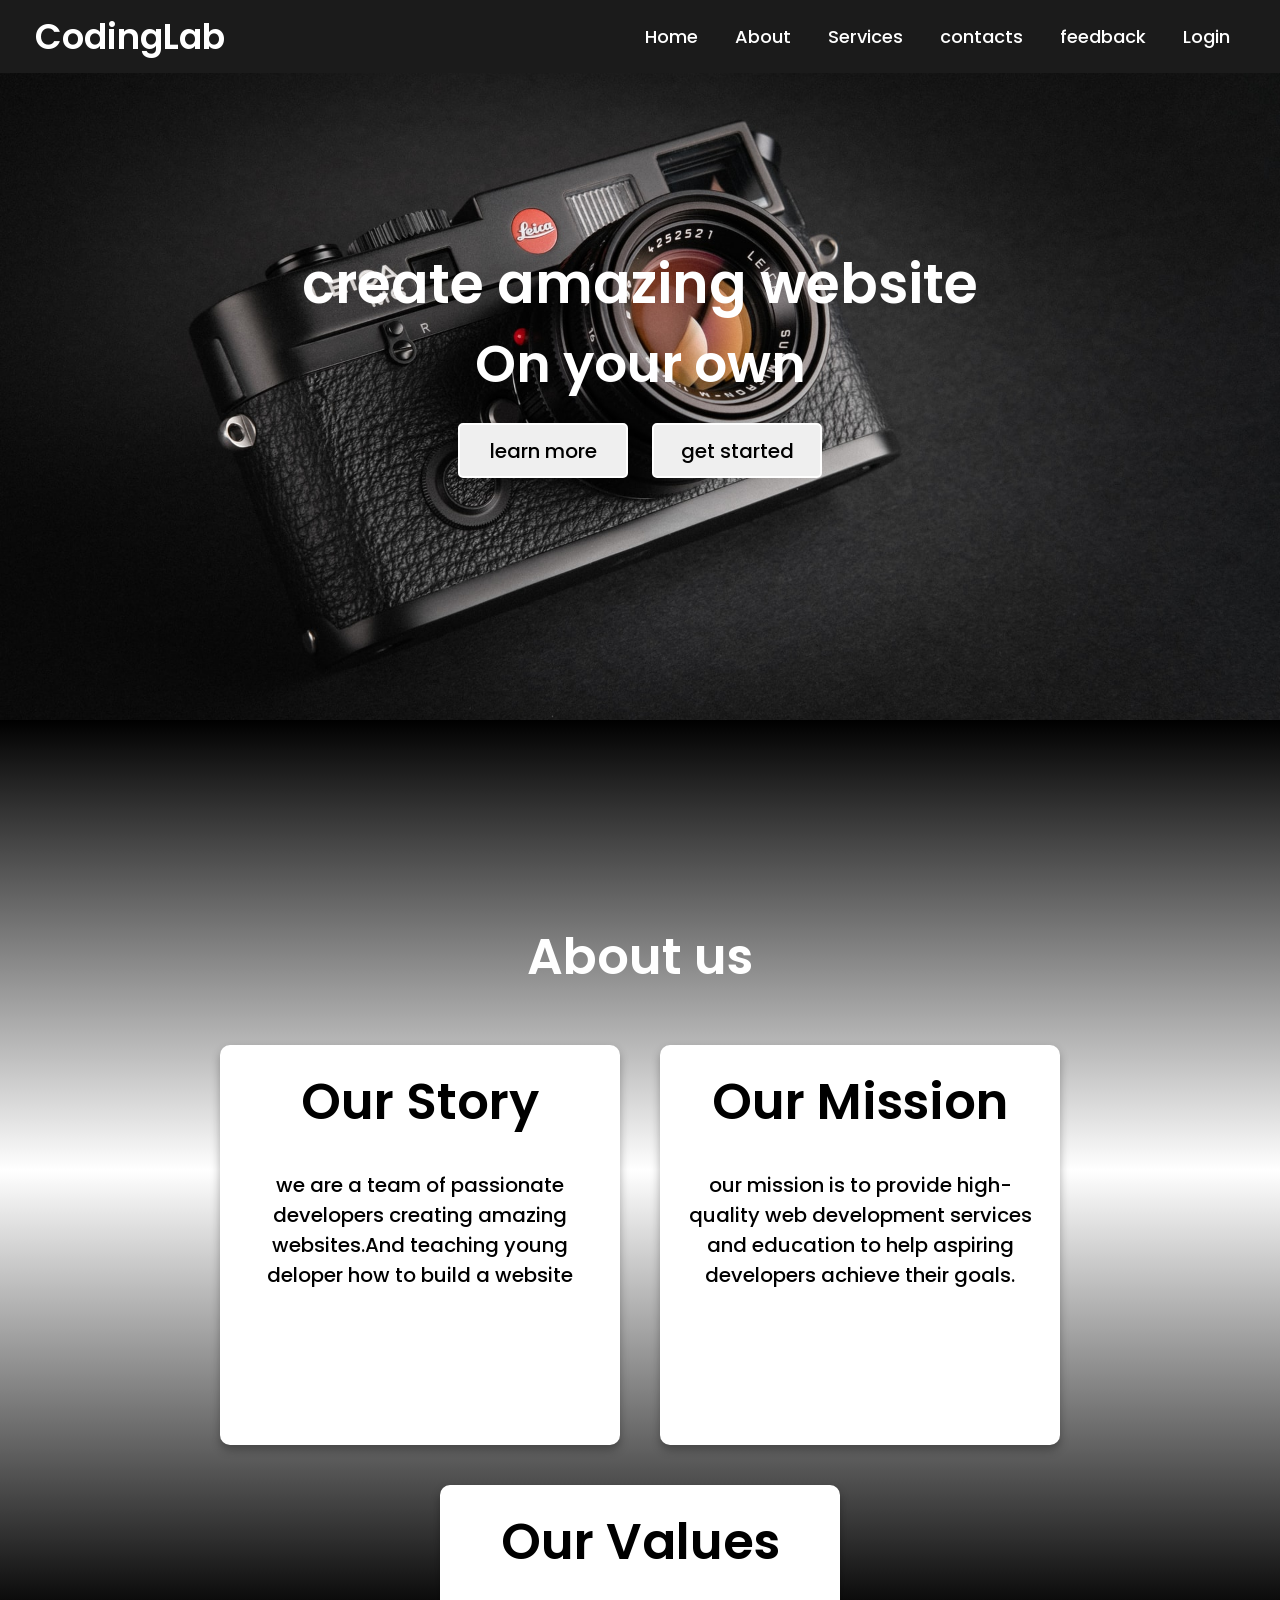
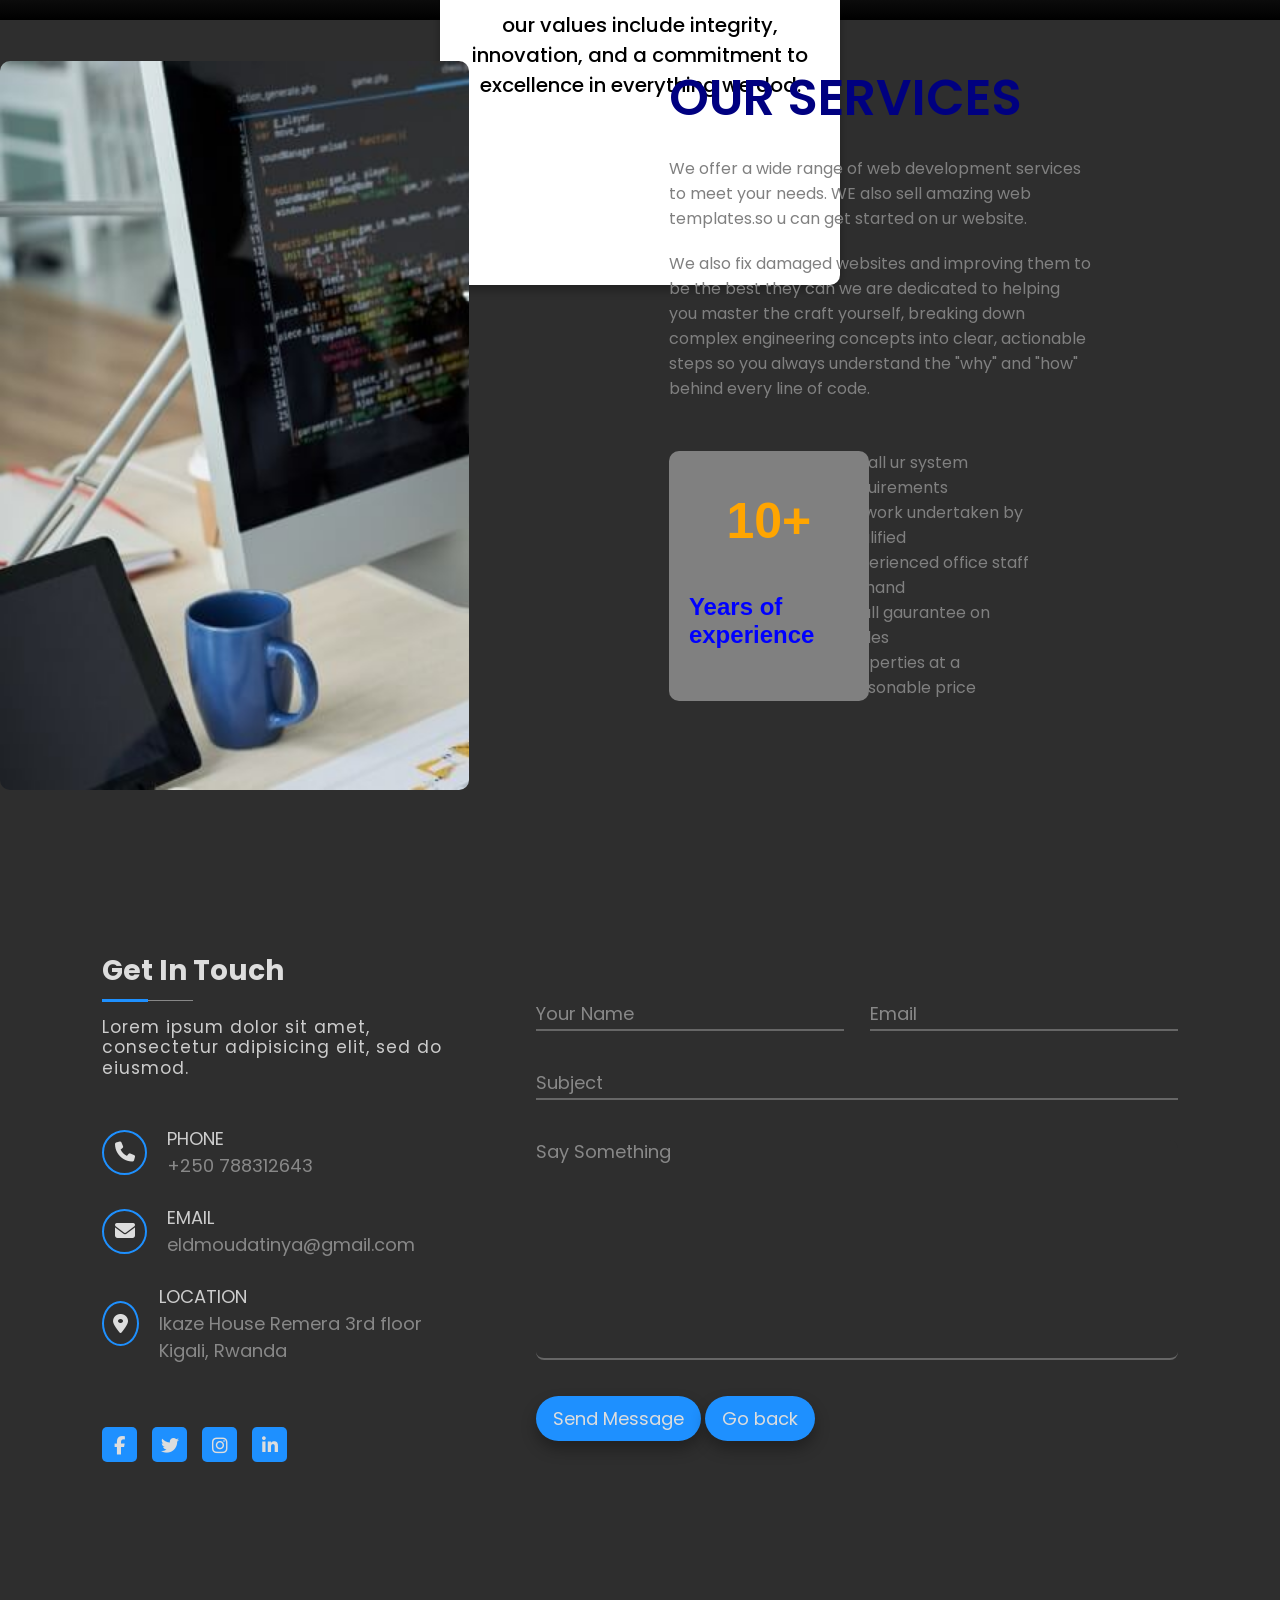
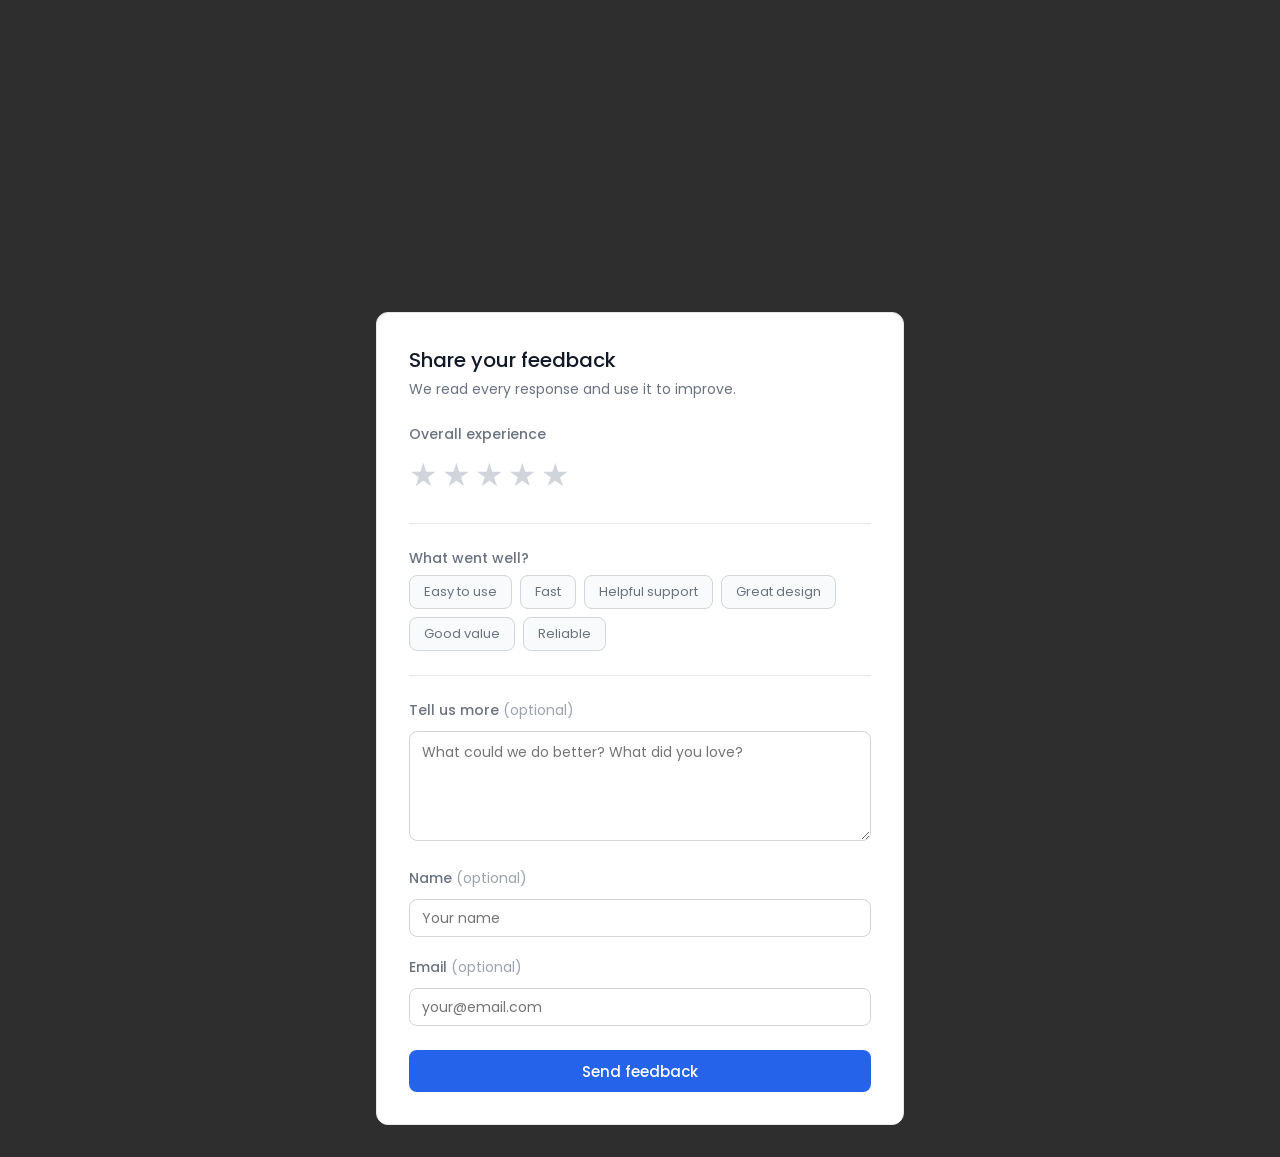
==== index.html @ c64421b8 "Add files via upload" ====
<!DOCTYPE html>
<html lang="en">
<head>
    <meta charset="UTF-8">
    <meta name="viewport" content="width=device-width, initial-scale=1.0">
    <title>Coding lab</title>
    <link rel="stylesheet" href="style.css">
</head>
<body>
     <!-- NAV BAR -->
    <nav>
        <div class="menu">
            <div class="logo">
                <a href="#">CodingLab</a>
            </div>
            <ul>
                <li><a href="#">Home</a></li>
                <li><a href="#about">About</a></li>
                <li><a href="#services">Services</a></li>
                <li><a href="contact-us.html">contacts</a></li>
                <li><a href="#feedback">feedback</a></li>
                <li><a href="indexes.html">Login</a></li>
            </ul>
        </div>
    </nav>
    <!-- HERO SECTION -->
    <div class="img">
    <div class="center">
        <div class="title">create amazing website</div>
        <div class="sub_title">On your own</div>
        <div class="btns">
            <button>learn more</button>
            <button>get started</button>    
       </div>
       </div>
       </div>

         <!-- ABOUT US -->

      <section class="About-me" id="about">
         <h2 class="titleabotus">About us</h2>
         <div class="cards">
         <!-- card 1 -->
        <div class="card">
          <h2 class="titleabotus">Our Story</h2>
          <p class="wordsaboutus">we are a team of passionate developers creating amazing websites.And teaching young deloper how to build a website</p>
        </div>
        <!-- card 2 -->
        <div class="card">
          <h2 class="titleabotus">Our Mission</h2>
          <p class="wordsaboutus">our mission is to provide high-quality web development services and education to help aspiring developers achieve their goals.</p>
        </div>
        <!-- card 3 -->
        <div class="card">
          <h2 class="titleabotus">Our Values</h2>
          <p class="wordsaboutus">our values include integrity, innovation, and a commitment to excellence in everything we dod.</p>
        </div>
        </div>
      </section>

       <!-- SERVICES -->

     <section>
        <div class="main-services" id="services">
            <div class="first-service">

            </div>

            <div class="second-service">
           <H3 class="header-services">OUR SERVICES</H3>
            <P class="first-paragraph">We offer a wide range of web development services to meet your needs.
                 WE also sell amazing web templates.so u can get started on ur website.</P>



               <p class="second-paragraph">We also fix damaged websites and improving them to be the best they can we are dedicated to helping you master the craft yourself,
                  breaking down complex engineering concepts into clear,
                  actionable steps so you always understand the "why" and "how" behind every line of code.</p>
                  <div class="cardes">
                  <h4 class="number-years">10+</h4><p class="words-years"> Years of experience</p>
                  
                  </div>

            </div>
           <ul class="llist">
                   <li>for all ur system requirements</li>
                    <li>All work undertaken by qualified</li>
                    <li>Experienced office staff on hand</li>
                    <li>A full gaurantee on codes</li>
                    <li>properties at a reasonable price</li>
                  </ul>
        </div>
    
     </section>
    <html>
<head>
	
	<link rel="stylesheet" type="text/css" href="contact-us.css">

	<link rel="stylesheet" href="https://cdnjs.cloudflare.com/ajax/libs/font-awesome/6.1.1/css/all.min.css"/>

	<link href="https://fonts.googleapis.com/css2?family=Poppins:ital,wght@0,100;0,200;0,400;0,500;0,600;0,800;1,900&display=swap" rel="stylesheet">

	<meta name="viewport" content="width=device-width, initial-scale=1.0">

	<title>Contact Section</title>
</head>
<body>
	<div class="container">
		<main class="row">
			

			<section class="col left">
				
				

				<div class="contactTitle">
					<h2>Get In Touch</h2>
					<p>Lorem ipsum dolor sit amet, consectetur adipisicing elit, sed do eiusmod.</p>
				</div>

				

				<div class="contactInfo">
					
					<div class="iconGroup">
						<div class="icon">
							<i class="fa-solid fa-phone"></i>
						</div>
						<div class="details">
							<span>Phone</span>
							<span>+250 788312643</span>
						</div>
					</div>

					<div class="iconGroup">
						<div class="icon">
							<i class="fa-solid fa-envelope"></i>
						</div>
						<div class="details">
							<span>Email</span>
							<span>eldmoudatinya@gmail.com</span>
						</div>
					</div>

					<div class="iconGroup">
						<div class="icon">
							<i class="fa-solid fa-location-dot"></i>
						</div>
						<div class="details">
							<span>Location</span>
							<span>Ikaze House Remera 3rd floor Kigali, Rwanda</span>
						</div>
					</div>

				</div>

				

				<div class="socialMedia">
					<a href="#"><i class="fa-brands fa-facebook-f"></i></a>
					<a href="#"><i class="fa-brands fa-twitter"></i></a>
					<a href="#"><i class="fa-brands fa-instagram"></i></a>
					<a href="#"><i class="fa-brands fa-linkedin-in"></i></a>
				</div>

				
			</section>

			
			

			<section class="col right">
				
				

				<form class="messageForm">
					
					<div class="inputGroup halfWidth">
						<input type="text" name="" required="required">
						<label>Your Name</label>
					</div>

					<div class="inputGroup halfWidth">
						<input type="email" name="" required="required">
						<label>Email</label>
					</div>

					<div class="inputGroup fullWidth">
						<input type="text" name="" required="required">
						<label>Subject</label>
					</div>

					<div class="inputGroup fullWidth">
						<textarea required="required"></textarea>
						<label>Say Something</label>
					</div>

					<div class="inputGroup fullWidth">
						<button>Send Message</button>
                      <a href="index.html"><button >Go back</button></a>
					</div>

				</form>

				
			</section>

			

		</main>
	</div>
</body>
</html>
  

<div class="fb-wrap">
  <div class="fb-card">
    <h2 class="fb-title">Share your feedback</h2>
    <p class="fb-subtitle">We read every response and use it to improve.</p>

    <form action="/your-form-endpoint" method="POST">

      <!-- Star rating using hidden radio inputs -->
      <label class="fb-label">Overall experience</label>
      <div class="fb-stars">
        <input type="radio" name="rating" id="s5" value="5" />
        <label for="s5">★</label>
        <input type="radio" name="rating" id="s4" value="4" />
        <label for="s4">★</label>
        <input type="radio" name="rating" id="s3" value="3" />
        <label for="s3">★</label>
        <input type="radio" name="rating" id="s2" value="2" />
        <label for="s2">★</label>
        <input type="radio" name="rating" id="s1" value="1" />
        <label for="s1">★</label>
      </div>

      <hr class="fb-divider" />

      <!-- Checkboxes styled as chips -->
      <label class="fb-label">What went well?</label>
      <div class="fb-options">
        <input type="checkbox" name="tags" id="t1" value="Easy to use" />
        <label class="fb-chip" for="t1">Easy to use</label>

        <input type="checkbox" name="tags" id="t2" value="Fast" />
        <label class="fb-chip" for="t2">Fast</label>

        <input type="checkbox" name="tags" id="t3" value="Helpful support" />
        <label class="fb-chip" for="t3">Helpful support</label>

        <input type="checkbox" name="tags" id="t4" value="Great design" />
        <label class="fb-chip" for="t4">Great design</label>

        <input type="checkbox" name="tags" id="t5" value="Good value" />
        <label class="fb-chip" for="t5">Good value</label>

        <input type="checkbox" name="tags" id="t6" value="Reliable" />
        <label class="fb-chip" for="t6">Reliable</label>
      </div>

      <hr class="fb-divider" />

      <label class="fb-label" for="fb-msg">
        Tell us more <span class="fb-optional">(optional)</span>
      </label>
      <textarea id="fb-msg" name="message" placeholder="What could we do better? What did you love?"></textarea>

      <label class="fb-label" for="fb-name">
        Name <span class="fb-optional">(optional)</span>
      </label>
      <input class="fb-input" type="text" id="fb-name" name="name" placeholder="Your name" />

      <label class="fb-label" for="fb-email">
        Email <span class="fb-optional">(optional)</span>
      </label>
      <input class="fb-input" type="email" id="fb-email" name="email" placeholder="your@email.com" />

      <button class="fb-submit" type="submit">Send feedback</button>

    </form>
  </div>
</div>   

       
</body>
</html>
---- style.css ----
@import url("https://fonts.googleapis.com/css2?family=Poppins:wght@400;500;600;700&display=swap");
*{
    margin: 0;
    padding: 0;
    box-sizing: border-box;
    font-family: poppins, sans-serif;
    text-decoration: none;
}
nav{
    position: fixed;
    background: #1b1b1b;
    width: 100%;
    padding: 10px 0;
    z-index: 12;
}
nav .menu{
    max-width: 1250px;
    
    margin: auto;
    display: flex;
    align-items: center;
    justify-content: space-between;
    padding: 0 20px;
}
.menu .logo a{
    text-decoration: none;
    color: #fff;
    font-size: 35px;
    font-weight: 600;
}
.menu ul{
    display: inline-flex;
}
.menu ul li{
    list-style: none;
    margin-left: 7px;
}
.menu ul li a{
    text-decoration: none;
    color: #fff;
    font-size: 18px;
    font-weight: 500;
    padding: 8px 15px;
    border-radius: 5px;
    transition: all 0.3s ease;
}
.menu ul li a:hover{
    background: #fff;
    color: #000;
}
.img{
    background: url(layout.jpg) no-repeat;
    height: 80vh;
    width: 100%;
    background-position: center;
    background-size: cover;
    position: relative;
}
.img ::before{
    content: '';
    position: absolute;
    top: 0;
    left: 0;
    height: 100%;
    width: 100%;
}
.center{
    position: absolute;
    top: 50%;
    left: 50%;
    width: 100%;
    transform: translate(-50%,-50%);
   padding: 0 20px;
   text-align: center;

}
.center .title{
    color: #fff;
    font-size: 55px;
    font-weight: 600;
}
.center .sub_title{
  color: #fff;
  font-size: 52px;
  font-weight: 600;
}
.center .btns{
    margin-top: 20px;
}
.center .btns button{
    height: 55px;
    width: 170px;
    border-radius: 5px;
    border: none;
    margin: 0 10px;
    border: 2px solid #fff;
    font-size: 20px;
    font-weight: 500;
    padding: 0 10px
}
.About-me{
    padding: 200px 0;
    color: #fff;
    justify-content: center;
    align-items: center;
    background: linear-gradient(black,white,black);
}
.About-me .titleabotus{
    font-size: 50px;
    font-weight: 600;
    text-align: center;
    margin-bottom: 30px;
}
   .About-me .wordsaboutus{
     font-size: 20px;
    font-weight: 500;
    text-align: center;
    margin-bottom: 30px;
   }
    /* cards */
    .cards{
        display: flex;
        justify-content: center;
        align-items: center;
        flex-wrap: wrap;
    }

    .card{
        background: #fff;
        color: #000;
        width: 400px;
        height: 400px;
        border-radius: 10px;
        box-shadow: 0 5px 10px rgba(0,0,0,0.3);
        margin: 20px;
        padding: 20px;
        text-align: justify;
    }
     

    section{
          width: 100%;
    height: 100vh;
    
    }
 .main-services{
    display: flex;
    width: 100%;
    height: 90vh;
    justify-content: center;
    align-items: center;
   
 }
.first-service{
    background: url(coding-salary.jpg) no-repeat;
    background-size: cover;
    width:50%;
    height: 90%;
    border-radius: 10px;
    margin-right: 200px;
}
.second-service{
    width: 45%;
    height: 90%;
    border-radius: 10px;
}
.header-services{
    font-size: 50px;
    font-weight: 600;
    color: navy
}
.first-paragraph{
    color: grey;
    padding: 20px 0;
}
.second-paragraph{
    color: grey;
}
.cardes{
    display: flex;
    justify-content: center;
    align-items: center;
    flex-wrap: wrap;
    height: 250px;
    width: 200px;
    background-color: grey;
    padding : 20px;
    border-radius: 10px;
    margin-top: 50px;
    
}

.number-years{
    font-size: 50px;
    font-weight: 600;
    color: orange;
    font-family: "Ubuntu", sans-serif;

}
.words-years{
    font-size: 24px;
    font-weight: 600;
    color: blue;
    font-family: "Ubuntu", sans-serif;
    margin-bottom: 10px;
}
.llist{
    color: grey;
    position: relative;
    top: 150px;
    right: 250px;
}
*{
	margin: 0;
	padding: 0;
	box-sizing: border-box;
	font-family: 'Poppins', sans-serif;
}
body{
	width: 100%;
	min-height: 100vh;
	background-color: #2e2e2e;
	color: white;
}
.container{
	width: 100%;
	min-height: 100vh;
	display: flex;
	justify-content: center;
	align-items: center;
	padding: 30px 8%;
}
.container .row{
	display: flex;
	justify-content: space-between;
	width: 100%;
	max-width: 1100px;
}
.row section.col{
	display: flex;
	flex-direction: column;
}
.row section.left{
	flex-basis: 35%;
	min-width: 320px;
	margin-right: 60px;
}
.row section.right{
	flex-basis: 60%;
}
section.left .contactTitle h2{
	position: relative;
	font-size: 28px;
	color: #ddd;
	display: inline-block;
	margin-bottom: 25px;
}
section.left .contactTitle h2::before{
	content: '';
	position: absolute;
	width: 50%;
	height: 1px;
	background-color: #888;
	top: 120%;
	left: 0;
}
section.left .contactTitle h2::after{
	content: '';
	position: absolute;
	width: 25%;
	height: 3px;
	background-color: dodgerblue;
	top: calc(120% - 1px);
	left: 0;
}
section.left .contactTitle p{
	font-size: 17px;
	color: #ccc;
	letter-spacing: 1px;
	line-height: 1.2;
	padding-bottom: 22px;
}
section.left .contactInfo{
	margin-bottom: 16px;
}
.contactInfo .iconGroup{
	display: flex;
	align-items: center;
	margin: 25px 0px;
}
.iconGroup .icon{
	width: 45px;
	height: 45px;
	border: 2px solid dodgerblue;
	border-radius: 50%;
	margin-right: 20px;
	position: relative;
}
.iconGroup .icon i{
	font-size: 20px;
	color: #ddd;
	position: absolute;
	top: 50%;
	left: 50%;
	transform: translate(-50%, -50%);
}
.iconGroup .details span{
	display: block;
	color: #888;
	font-size: 18px;
}
.iconGroup .details span:nth-child(1){
	text-transform: uppercase;
	color: #ccc;
}
section.left .socialMedia{
	display: flex;
	justify-content: flex-start;
	align-items: center;
	flex-wrap: wrap;
	margin: 22px 0px 20px;
}
.socialMedia a{
	width: 35px;
	height: 35px;
	text-decoration: none;
	text-align: center;
	margin-right: 15px;
	border-radius: 5px;
	background-color: dodgerblue;
	transition: 0.4s;
}
.socialMedia a i{
	color: #ddd;
	font-size: 18px;
	line-height: 35px;
	border: 1px solid transparent;
	transition-delay: 0.4s;
}
.socialMedia a:hover{
	transform: translateY(-5px);
	background-color: #2e2e2e;
	color: dodgerblue;
	border: 1px solid dodgerblue;
}
.socialMedia a:hover i{
	color: dodgerblue;
}

/* Code for the right section (column) */

.row section.right .messageForm{
	display: flex;
	justify-content: space-between;
	flex-wrap: wrap;
	padding-top: 30px;
}
.row section.right .inputGroup{
	margin: 18px 0px;
	position: relative;
}
.messageForm .halfWidth{
	flex-basis: 48%;
}
.messageForm .fullWidth{
	flex-basis: 100%;
}
.messageForm input, .messageForm textarea{
	width: 100%;
	font-size: 18px;
	padding: 2px 0px;
	background-color: #2e2e2e;
	color: #ddd;
	border: none;
	border-bottom: 2px solid #666;
	outline: none;
}
.messageForm textarea{
	resize: none;
	height: 220px;
	display: block;
}
textarea::-webkit-scrollbar{
	width: 5px;
}
textarea::-webkit-scrollbar-track{
	background-color: #1e1e1e;
	border-radius: 15px;
}
textarea::-webkit-scrollbar-thumb{
	background-color: dodgerblue;
	border-radius: 15px;
}
.inputGroup label{
	position: absolute;
	left: 0;
	bottom: 4px;
	color: #888;
	font-size: 18px;
	transition: 0.4s;
	pointer-events: none;
}
.inputGroup:nth-child(4) label{
	top: 2px;
}
.inputGroup input:focus ~ label, .inputGroup textarea:focus ~ label,
.inputGroup input:valid ~ label, .inputGroup textarea:valid ~ label
{
	transform: translateY(-30px);
	font-size: 16px;
}
.inputGroup button{
	padding: 8px 16px;
	font-size: 18px;
	background-color: dodgerblue;
	color: #ddd;
	border: 1px solid transparent;
	border-radius: 25px;
	outline: none;
	cursor: pointer;
	box-shadow: 0px 8px 15px rgba(0, 0, 0, 0.3);
	transition: 0.4s;
}
.inputGroup button:hover{
	background-color: #2e2e2e;
	color: dodgerblue;
	box-shadow: 0px 0px 15px rgba(0, 0, 0, 0.3);
	border: 1px solid dodgerblue;
}
@media(max-width: 1100px){
	.messageForm .halfWidth{
		flex-basis: 100%;
	}
}
@media(max-width: 900px){
	.container .row{
		flex-wrap: wrap;
	}
	.row section.left, .row section.right{
		flex-basis: 100%;
		margin: 0px;
	}
}
/* ── Layout ── */
.fb-wrap {
  max-width: 560px;
  margin: 0 auto;
  padding: 2rem 1rem;
  font-family: inherit;
}

/* ── Card ── */
.fb-card {
  background: #ffffff;
  border: 1px solid #e5e7eb;
  border-radius: 12px;
  padding: 2rem;
}

/* ── Header ── */
.fb-title {
  margin: 0 0 4px;
  font-size: 20px;
  font-weight: 500;
  color: #111827;
}

.fb-subtitle {
  margin: 0 0 1.5rem;
  font-size: 14px;
  color: #6b7280;
}

/* ── Labels ── */
.fb-label {
  display: block;
  font-size: 14px;
  font-weight: 500;
  color: #6b7280;
  margin-top: 1.25rem;
  margin-bottom: 6px;
}

.fb-optional {
  color: #9ca3af;
  font-weight: 400;
}

/* ── Star rating (pure CSS trick: stars listed 5→1 in HTML, displayed RTL) ── */
.fb-stars {
  display: flex;
  flex-direction: row-reverse;
  justify-content: flex-end;
  gap: 4px;
}

.fb-stars input[type="radio"] {
  display: none;
}

.fb-stars label {
  font-size: 32px;
  color: #d1d5db;
  cursor: pointer;
  transition: color 0.1s;
}

/* Highlight hovered star and all stars after it (which are visually before, due to RTL) */
.fb-stars label:hover,
.fb-stars label:hover ~ label,
.fb-stars input[type="radio"]:checked ~ label {
  color: #f59e0b;
}

/* ── Checkboxes as chips ── */
.fb-options {
  display: flex;
  flex-wrap: wrap;
  gap: 8px;
}

.fb-options input[type="checkbox"] {
  display: none;
}

.fb-chip {
  display: inline-block;
  padding: 6px 14px;
  border-radius: 8px;
  border: 1px solid #d1d5db;
  font-size: 13px;
  cursor: pointer;
  color: #6b7280;
  background: #f9fafb;
  transition: all 0.12s;
}

.fb-options input[type="checkbox"]:checked + .fb-chip {
  background: #eff6ff;
  border-color: #93c5fd;
  color: #1d4ed8;
}

/* ── Textarea ── */
textarea {
  width: 100%;
  box-sizing: border-box;
  min-height: 110px;
  resize: vertical;
  border-radius: 8px;
  border: 1px solid #d1d5db;
  font-size: 14px;
  padding: 10px 12px;
  margin-top: 4px;
  font-family: inherit;
  color: #111827;
}

textarea:focus {
  outline: none;
  border-color: #3b82f6;
}

/* ── Text inputs ── */
.fb-input {
  width: 100%;
  box-sizing: border-box;
  height: 38px;
  border-radius: 8px;
  border: 1px solid #d1d5db;
  font-size: 14px;
  padding: 0 12px;
  font-family: inherit;
  color: #111827;
  margin-top: 4px;
}

.fb-input:focus {
  outline: none;
  border-color: #3b82f6;
}

/* ── Divider ── */
.fb-divider {
  border: none;
  border-top: 1px solid #e5e7eb;
  margin: 1.5rem 0;
}

/* ── Submit button ── */
.fb-submit {
  display: block;
  margin-top: 1.5rem;
  width: 100%;
  height: 42px;
  border-radius: 8px;
  border: none;
  background: #2563eb;
  color: #ffffff;
  font-size: 15px;
  font-weight: 500;
  cursor: pointer;
  transition: background 0.15s;
}

.fb-submit:hover {
  background: #1d4ed8;
}

.fb-submit:active {
  transform: scale(0.98);
}

/* ── Responsive ── */
@media (max-width: 480px) {
  .fb-card {
    padding: 1.25rem;
  }
}
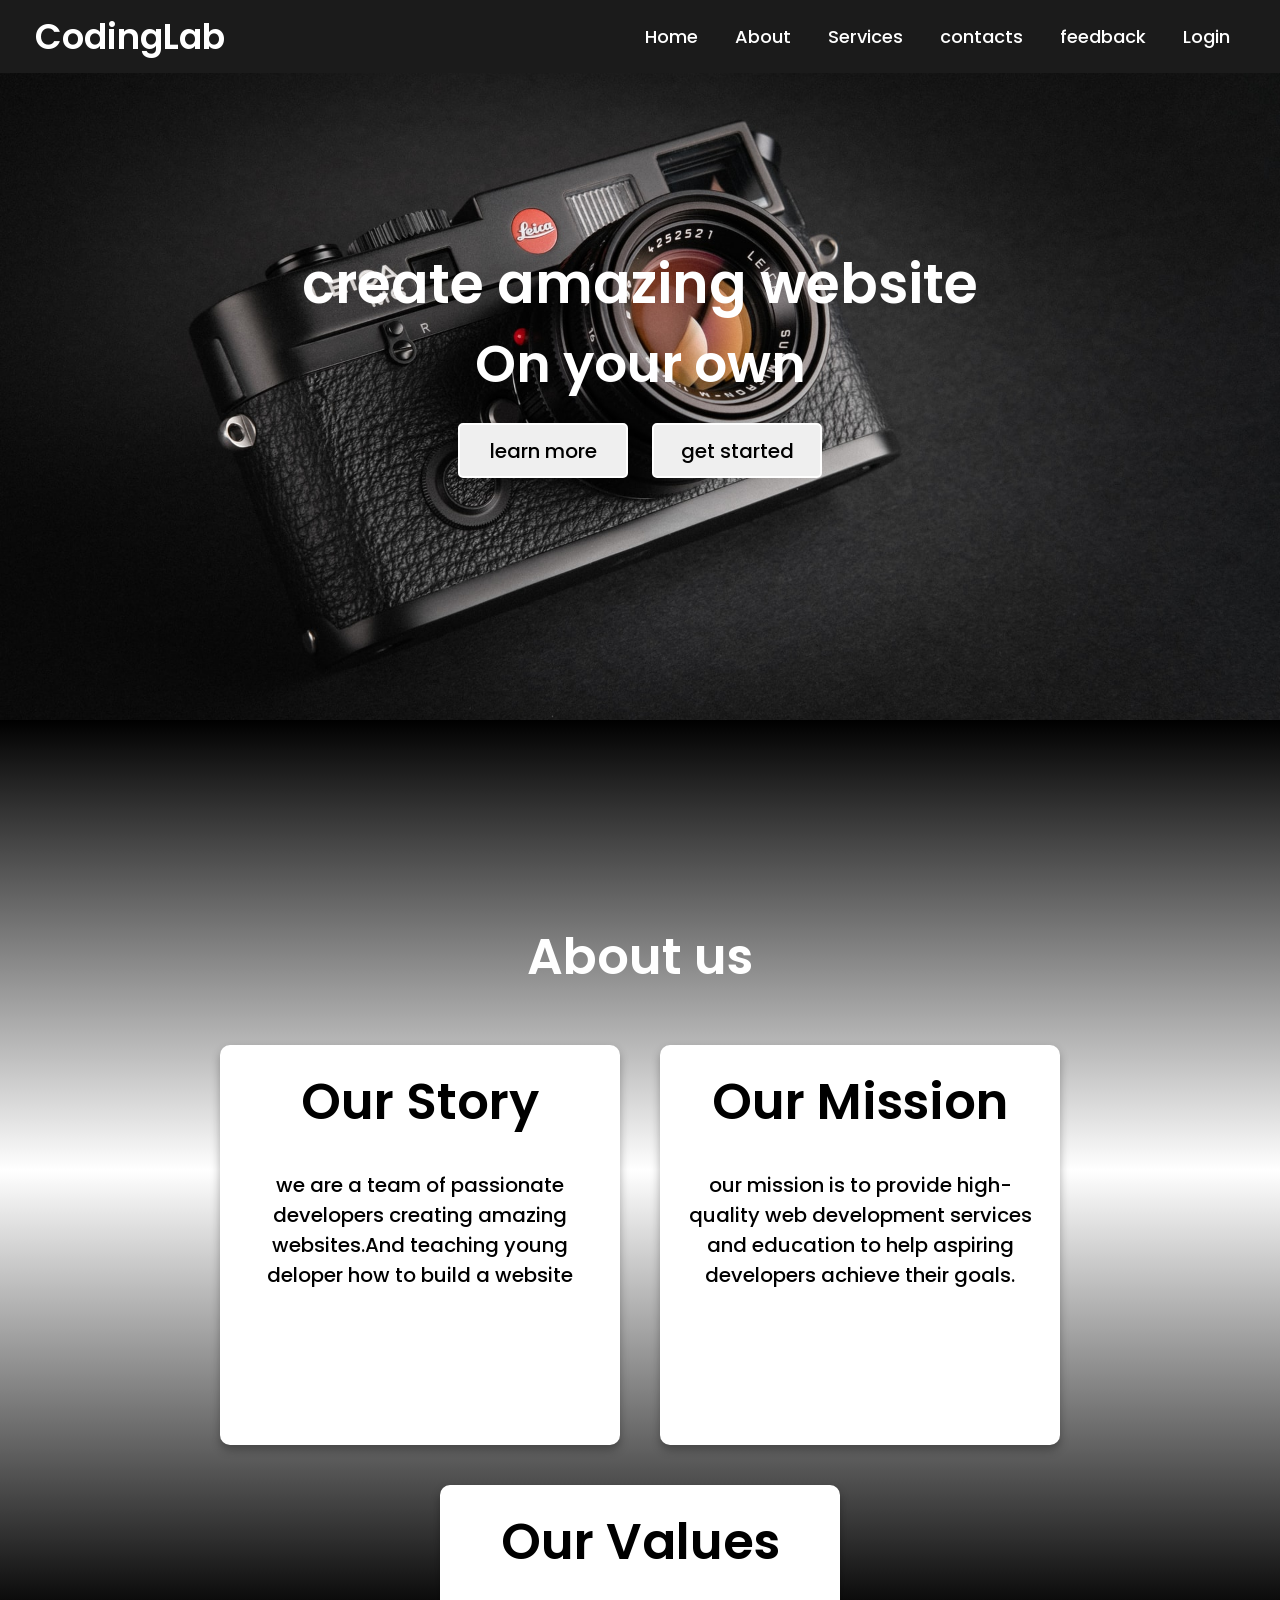
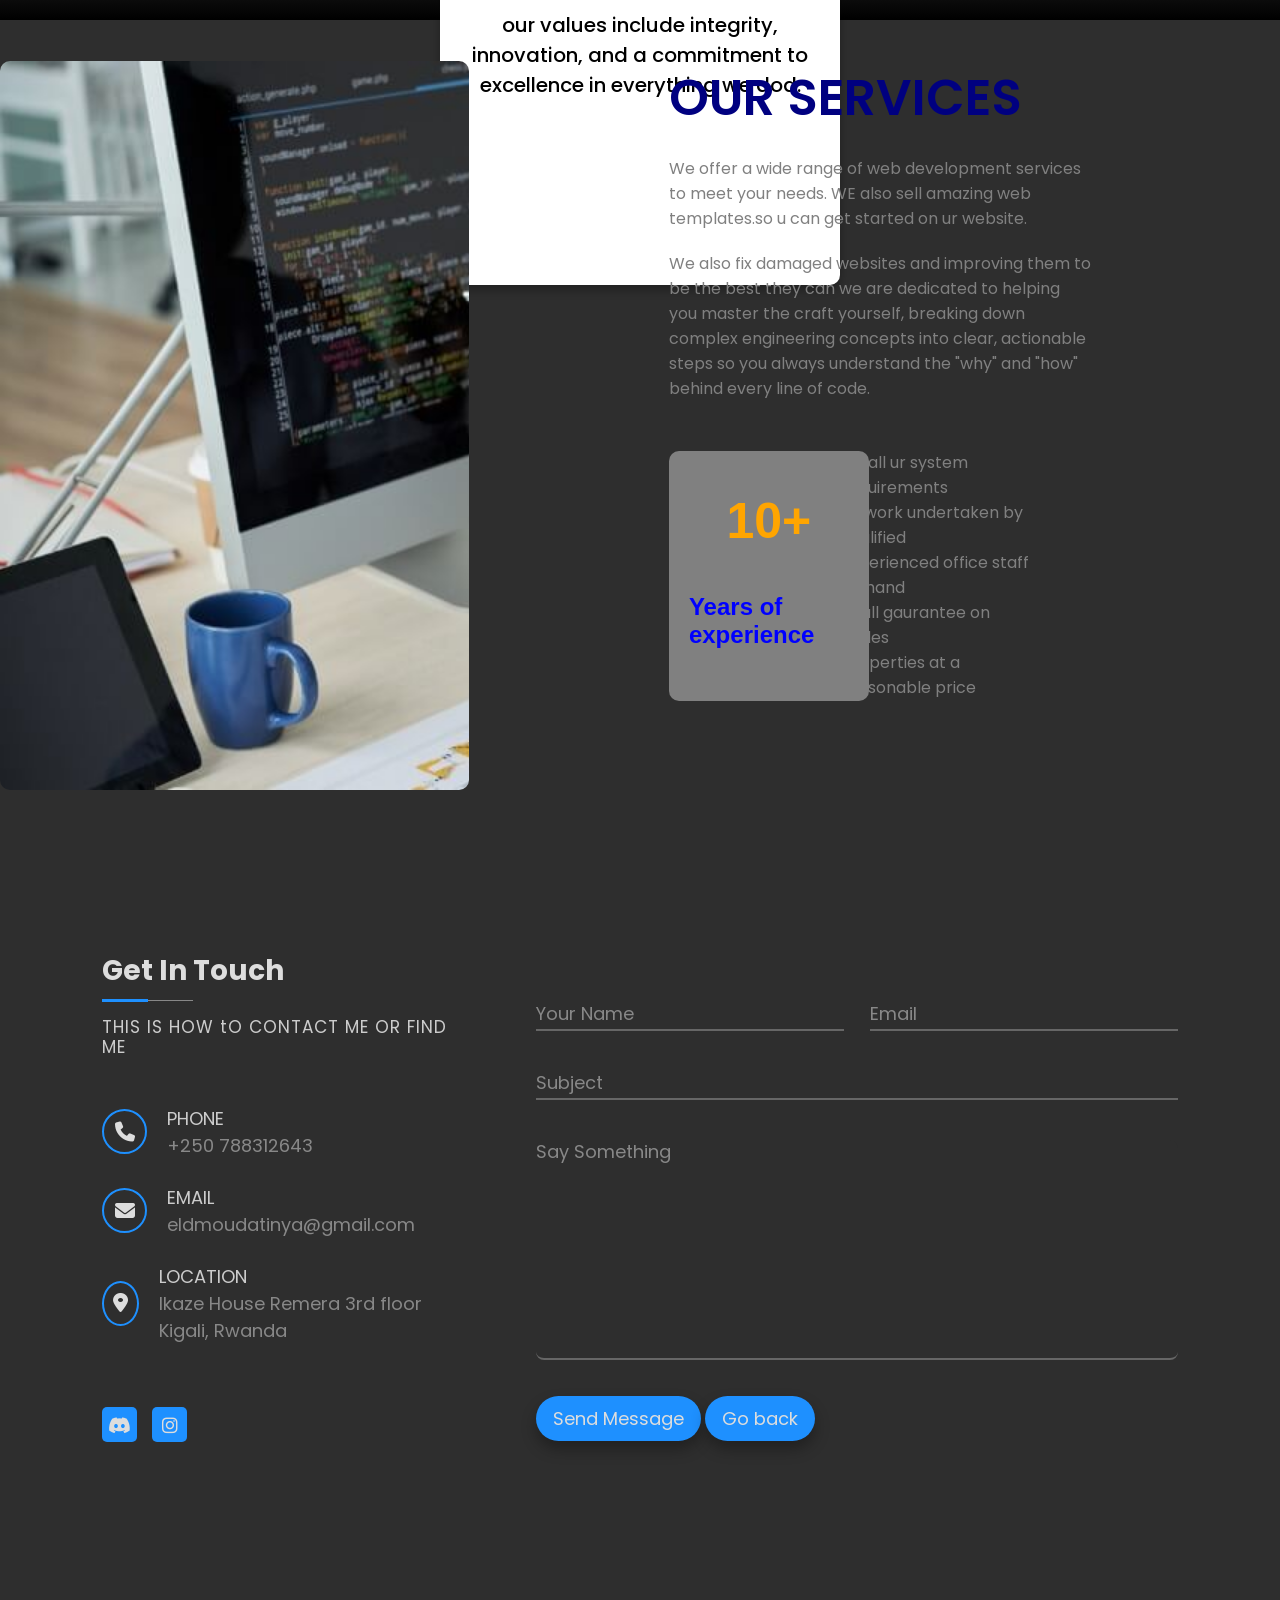
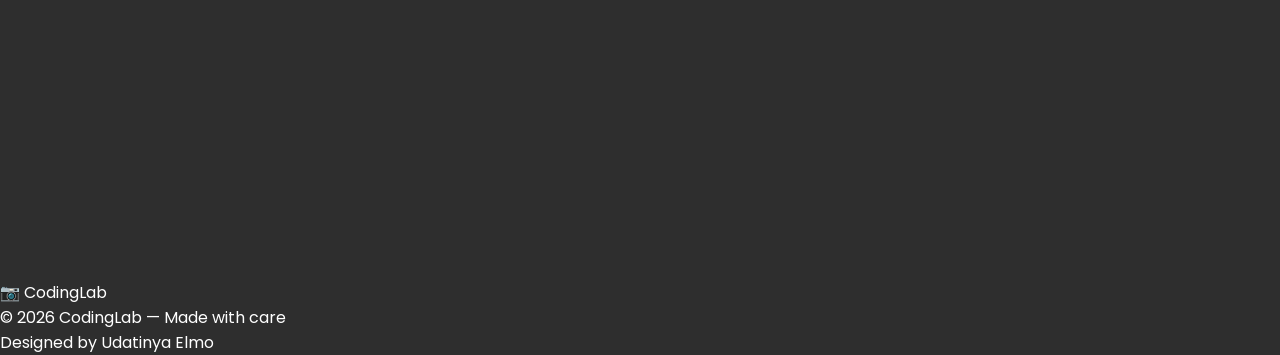
==== commit e1191f39: "Refactor index.html structure and add footer Updated the HTML structure and content for better organ" ====
--- a/index.html
+++ b/index.html
@@ -116,7 +116,7 @@
 
 				<div class="contactTitle">
 					<h2>Get In Touch</h2>
-					<p>Lorem ipsum dolor sit amet, consectetur adipisicing elit, sed do eiusmod.</p>
+					<p>THIS IS HOW tO CONTACT ME OR FIND ME</p>
 				</div>
 
 				
@@ -158,10 +158,9 @@
 				
 
 				<div class="socialMedia">
-					<a href="#"><i class="fa-brands fa-facebook-f"></i></a>
-					<a href="#"><i class="fa-brands fa-twitter"></i></a>
-					<a href="#"><i class="fa-brands fa-instagram"></i></a>
-					<a href="#"><i class="fa-brands fa-linkedin-in"></i></a>
+					
+					<a href="https://discord.com/channels/@me" target="_blank"><i class="fa-brands fa-discord"></i></a>
+					<a href="https://www.instagram.com/simp_elmo/" target="_blank"><i class="fa-brands fa-instagram"></i></a>
 				</div>
 
 				
@@ -212,77 +211,18 @@
 	</div>
 </body>
 </html>
-  
-
-<div class="fb-wrap">
-  <div class="fb-card">
-    <h2 class="fb-title">Share your feedback</h2>
-    <p class="fb-subtitle">We read every response and use it to improve.</p>
-
-    <form action="/your-form-endpoint" method="POST">
-
-      <!-- Star rating using hidden radio inputs -->
-      <label class="fb-label">Overall experience</label>
-      <div class="fb-stars">
-        <input type="radio" name="rating" id="s5" value="5" />
-        <label for="s5">★</label>
-        <input type="radio" name="rating" id="s4" value="4" />
-        <label for="s4">★</label>
-        <input type="radio" name="rating" id="s3" value="3" />
-        <label for="s3">★</label>
-        <input type="radio" name="rating" id="s2" value="2" />
-        <label for="s2">★</label>
-        <input type="radio" name="rating" id="s1" value="1" />
-        <label for="s1">★</label>
-      </div>
-
-      <hr class="fb-divider" />
-
-      <!-- Checkboxes styled as chips -->
-      <label class="fb-label">What went well?</label>
-      <div class="fb-options">
-        <input type="checkbox" name="tags" id="t1" value="Easy to use" />
-        <label class="fb-chip" for="t1">Easy to use</label>
-
-        <input type="checkbox" name="tags" id="t2" value="Fast" />
-        <label class="fb-chip" for="t2">Fast</label>
-
-        <input type="checkbox" name="tags" id="t3" value="Helpful support" />
-        <label class="fb-chip" for="t3">Helpful support</label>
-
-        <input type="checkbox" name="tags" id="t4" value="Great design" />
-        <label class="fb-chip" for="t4">Great design</label>
-
-        <input type="checkbox" name="tags" id="t5" value="Good value" />
-        <label class="fb-chip" for="t5">Good value</label>
-
-        <input type="checkbox" name="tags" id="t6" value="Reliable" />
-        <label class="fb-chip" for="t6">Reliable</label>
-      </div>
-
-      <hr class="fb-divider" />
-
-      <label class="fb-label" for="fb-msg">
-        Tell us more <span class="fb-optional">(optional)</span>
-      </label>
-      <textarea id="fb-msg" name="message" placeholder="What could we do better? What did you love?"></textarea>
-
-      <label class="fb-label" for="fb-name">
-        Name <span class="fb-optional">(optional)</span>
-      </label>
-      <input class="fb-input" type="text" id="fb-name" name="name" placeholder="Your name" />
-
-      <label class="fb-label" for="fb-email">
-        Email <span class="fb-optional">(optional)</span>
-      </label>
-      <input class="fb-input" type="email" id="fb-email" name="email" placeholder="your@email.com" />
-
-      <button class="fb-submit" type="submit">Send feedback</button>
-
-    </form>
+<!-- FOOTER -->
+<footer class="footer">
+  <div class="footer-left">
+    📷 CodingLab
   </div>
-</div>   
-
+  <div class="footer-middle">
+    © 2026 CodingLab — Made with care
+  </div>
+  <div class="footer-right">
+    Designed by Udatinya Elmo
+  </div>
+</footer>
        
 </body>
-</html>+</html>
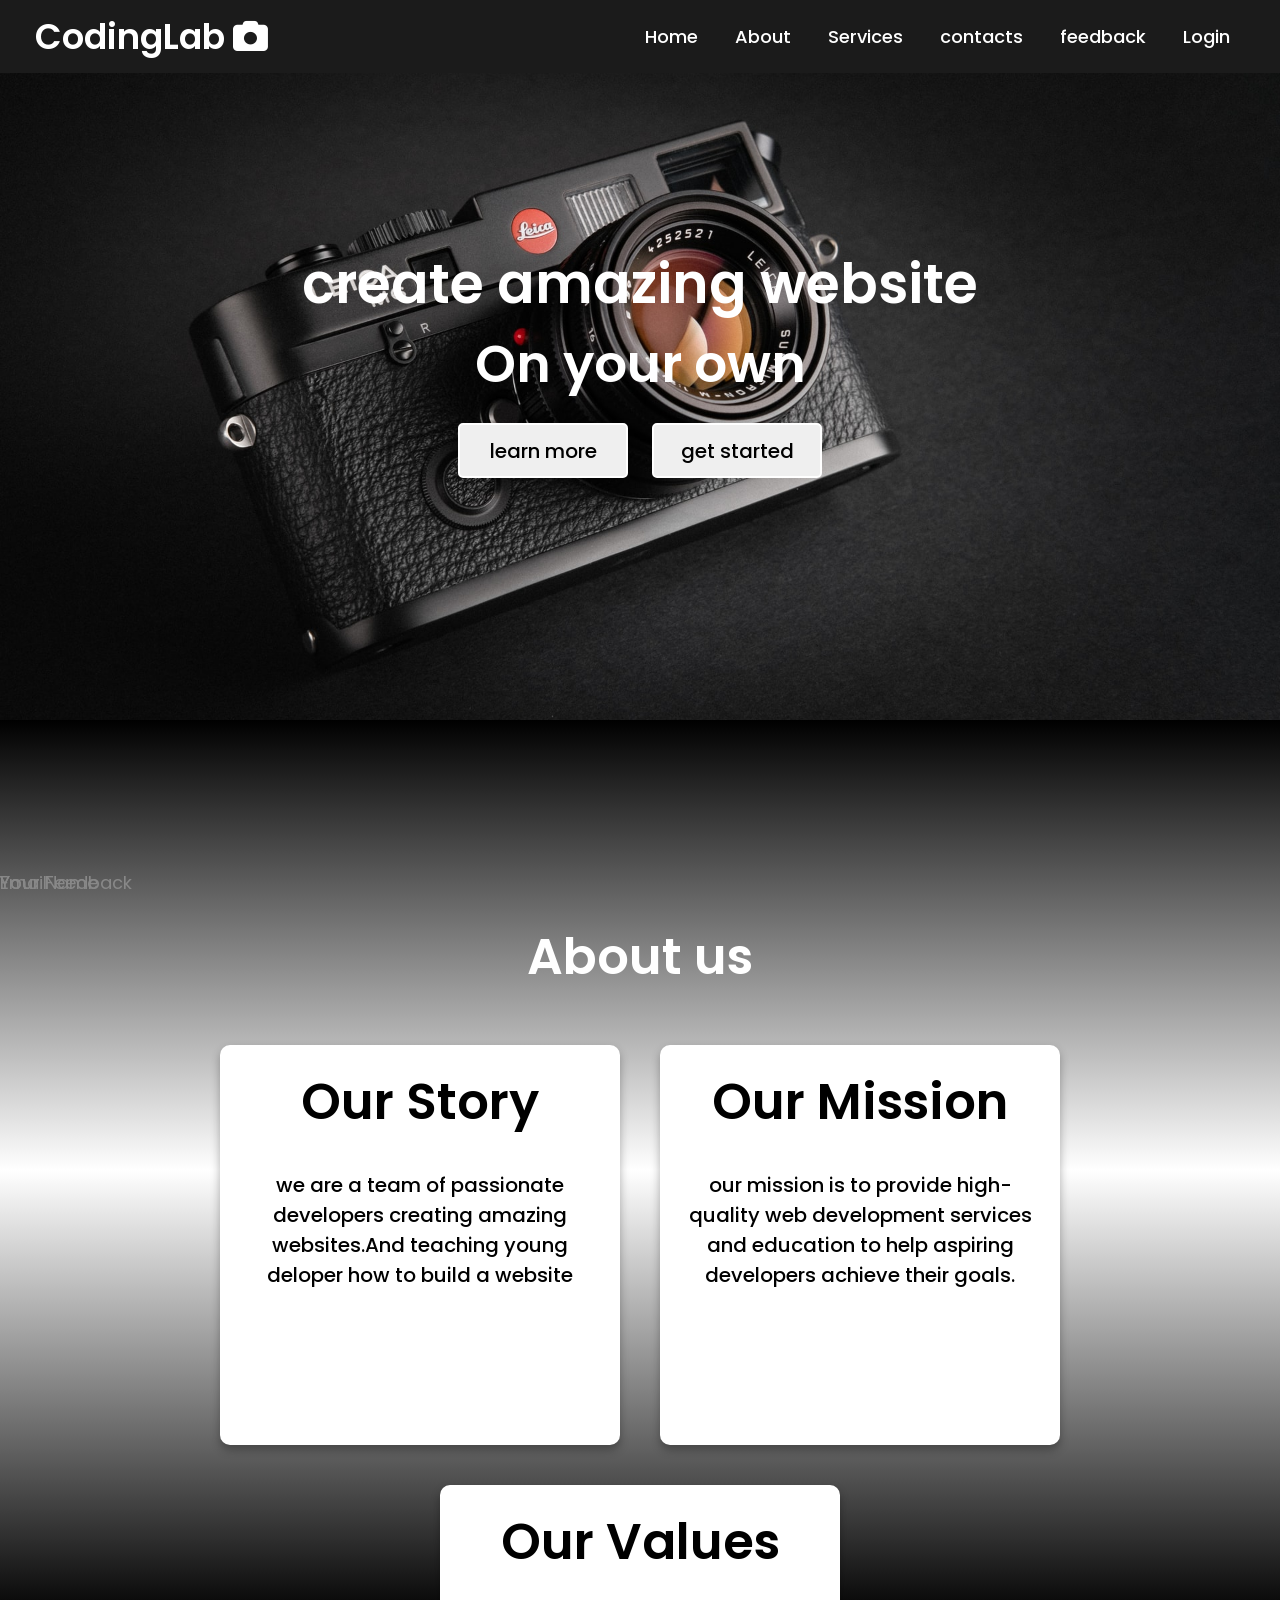
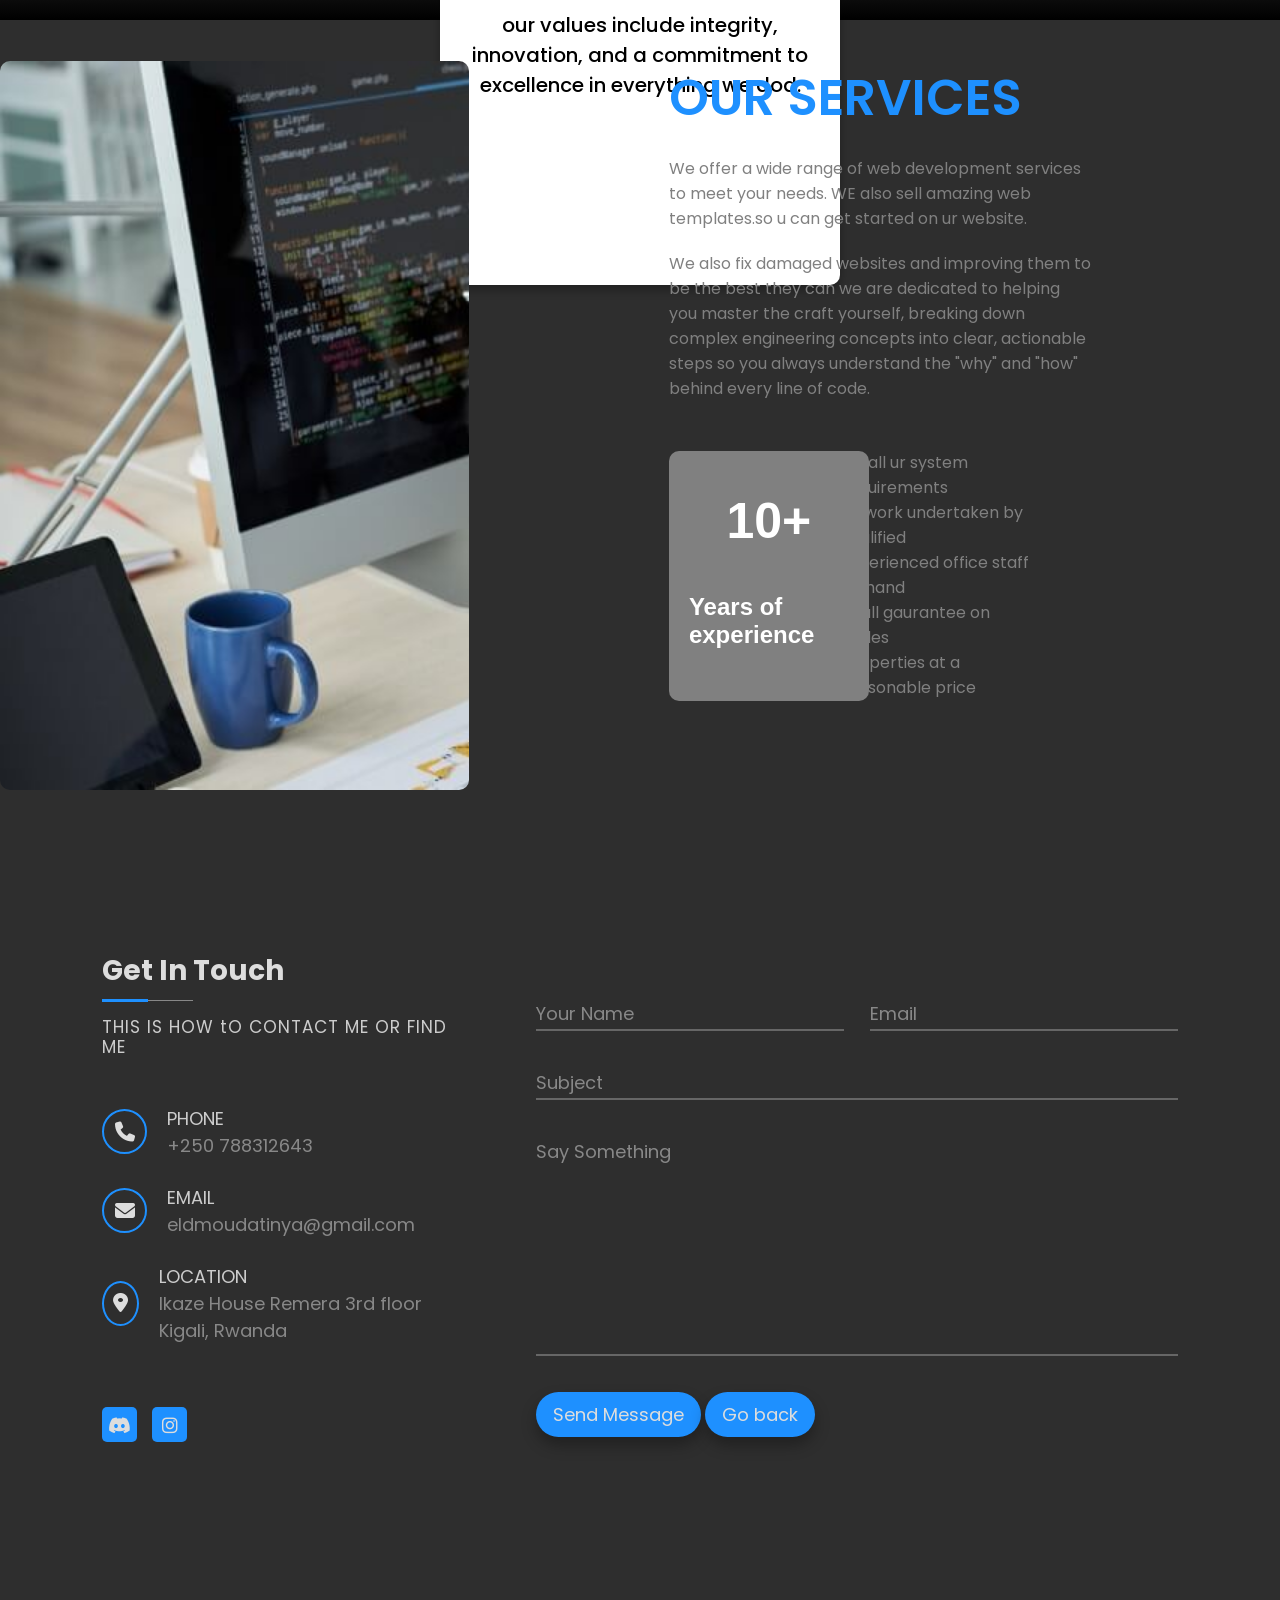
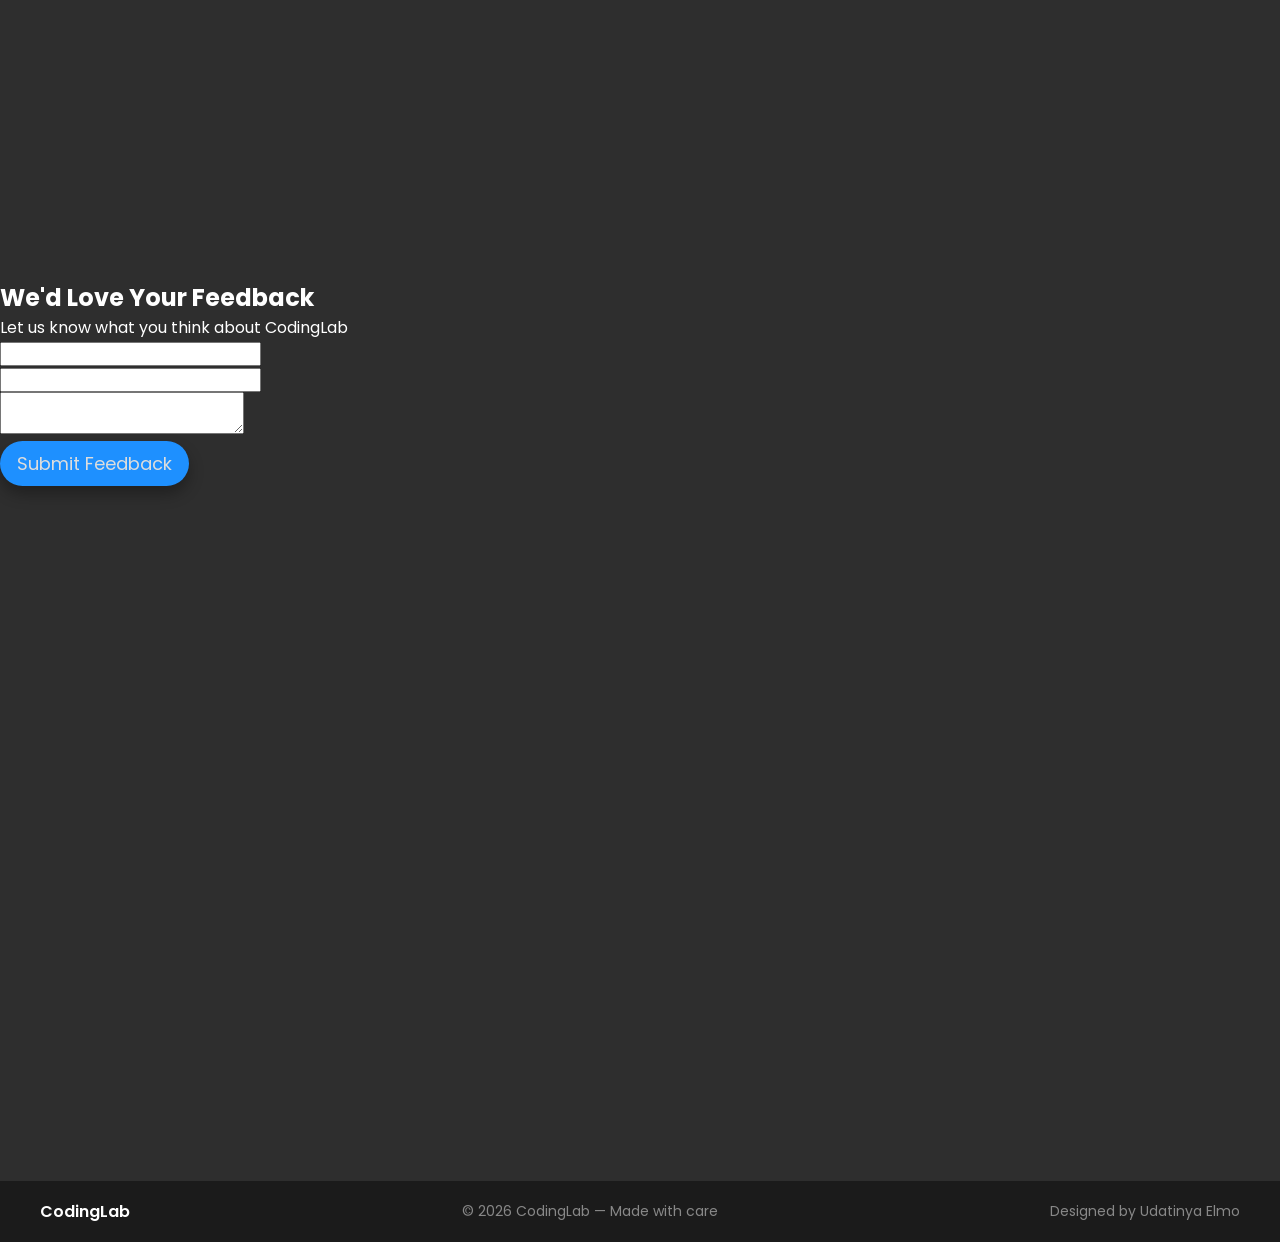
==== commit 47ef7e1b: "Refactor index.html structure and content" ====
--- a/index.html
+++ b/index.html
@@ -5,19 +5,20 @@
     <meta name="viewport" content="width=device-width, initial-scale=1.0">
     <title>Coding lab</title>
     <link rel="stylesheet" href="style.css">
+    <link rel="stylesheet" href="https://cdnjs.cloudflare.com/ajax/libs/font-awesome/6.1.1/css/all.min.css"/>
 </head>
 <body>
      <!-- NAV BAR -->
     <nav>
         <div class="menu">
             <div class="logo">
-                <a href="#">CodingLab</a>
+                <a href="#">CodingLab <i class="fa-solid fa-camera"></i></a>
             </div>
             <ul>
                 <li><a href="#">Home</a></li>
                 <li><a href="#about">About</a></li>
                 <li><a href="#services">Services</a></li>
-                <li><a href="contact-us.html">contacts</a></li>
+                <li><a href="#contact">contacts</a></li>
                 <li><a href="#feedback">feedback</a></li>
                 <li><a href="indexes.html">Login</a></li>
             </ul>
@@ -95,7 +96,6 @@
     <html>
 <head>
 	
-	<link rel="stylesheet" type="text/css" href="contact-us.css">
 
 	<link rel="stylesheet" href="https://cdnjs.cloudflare.com/ajax/libs/font-awesome/6.1.1/css/all.min.css"/>
 
@@ -106,7 +106,7 @@
 	<title>Contact Section</title>
 </head>
 <body>
-	<div class="container">
+	<div class="container" id="contact">
 		<main class="row">
 			
 
@@ -211,10 +211,40 @@
 	</div>
 </body>
 </html>
+
+       <!-- FEEDBACK SECTION -->
+       <section class="feedback-section" id="feedback">
+           <div class="feedback-container">
+               <h2 class="feedback-title">We'd Love Your Feedback</h2>
+               <p class="feedback-subtitle">Let us know what you think about CodingLab</p>
+
+               <form class="feedbackForm">
+                   <div class="inputGroup fullWidth">
+                       <input type="text" name="name" required>
+                       <label>Your Name</label>
+                   </div>
+
+                   <div class="inputGroup fullWidth">
+                       <input type="email" name="email" required>
+                       <label>Email</label>
+                   </div>
+
+                   <div class="inputGroup fullWidth">
+                       <textarea required></textarea>
+                       <label>Your Feedback</label>
+                   </div>
+
+                   <div class="inputGroup fullWidth">
+                       <button type="submit">Submit Feedback</button>
+                   </div>
+               </form>
+           </div>
+       </section>
+
 <!-- FOOTER -->
 <footer class="footer">
   <div class="footer-left">
-    📷 CodingLab
+     CodingLab
   </div>
   <div class="footer-middle">
     © 2026 CodingLab — Made with care
--- a/style.css
+++ b/style.css
@@ -167,7 +167,7 @@
 .header-services{
     font-size: 50px;
     font-weight: 600;
-    color: navy
+    color: dodgerblue
 }
 .first-paragraph{
     color: grey;
@@ -193,14 +193,14 @@
 .number-years{
     font-size: 50px;
     font-weight: 600;
-    color: orange;
+    color: white;
     font-family: "Ubuntu", sans-serif;
 
 }
 .words-years{
     font-size: 24px;
     font-weight: 600;
-    color: blue;
+    color: white;
     font-family: "Ubuntu", sans-serif;
     margin-bottom: 10px;
 }
@@ -432,188 +432,29 @@
 		flex-basis: 100%;
 	}
 }
-@media(max-width: 900px){
-	.container .row{
-		flex-wrap: wrap;
-	}
-	.row section.left, .row section.right{
-		flex-basis: 100%;
-		margin: 0px;
-	}
-}
-/* ── Layout ── */
-.fb-wrap {
-  max-width: 560px;
-  margin: 0 auto;
-  padding: 2rem 1rem;
-  font-family: inherit;
-}
-
-/* ── Card ── */
-.fb-card {
-  background: #ffffff;
-  border: 1px solid #e5e7eb;
-  border-radius: 12px;
-  padding: 2rem;
-}
-
-/* ── Header ── */
-.fb-title {
-  margin: 0 0 4px;
-  font-size: 20px;
-  font-weight: 500;
-  color: #111827;
-}
-
-.fb-subtitle {
-  margin: 0 0 1.5rem;
+
+.footer {
+  background: #1b1b1b;
+  color: #aaa;
+  font-family: 'Poppins', sans-serif;
   font-size: 14px;
-  color: #6b7280;
-}
-
-/* ── Labels ── */
-.fb-label {
-  display: block;
-  font-size: 14px;
-  font-weight: 500;
-  color: #6b7280;
-  margin-top: 1.25rem;
-  margin-bottom: 6px;
-}
-
-.fb-optional {
-  color: #9ca3af;
-  font-weight: 400;
-}
-
-/* ── Star rating (pure CSS trick: stars listed 5→1 in HTML, displayed RTL) ── */
-.fb-stars {
+  padding: 18px 40px;
   display: flex;
-  flex-direction: row-reverse;
-  justify-content: flex-end;
-  gap: 4px;
-}
-
-.fb-stars input[type="radio"] {
-  display: none;
-}
-
-.fb-stars label {
-  font-size: 32px;
-  color: #d1d5db;
-  cursor: pointer;
-  transition: color 0.1s;
-}
-
-/* Highlight hovered star and all stars after it (which are visually before, due to RTL) */
-.fb-stars label:hover,
-.fb-stars label:hover ~ label,
-.fb-stars input[type="radio"]:checked ~ label {
-  color: #f59e0b;
-}
-
-/* ── Checkboxes as chips ── */
-.fb-options {
-  display: flex;
-  flex-wrap: wrap;
-  gap: 8px;
-}
-
-.fb-options input[type="checkbox"] {
-  display: none;
-}
-
-.fb-chip {
-  display: inline-block;
-  padding: 6px 14px;
-  border-radius: 8px;
-  border: 1px solid #d1d5db;
-  font-size: 13px;
-  cursor: pointer;
-  color: #6b7280;
-  background: #f9fafb;
-  transition: all 0.12s;
-}
-
-.fb-options input[type="checkbox"]:checked + .fb-chip {
-  background: #eff6ff;
-  border-color: #93c5fd;
-  color: #1d4ed8;
-}
-
-/* ── Textarea ── */
-textarea {
-  width: 100%;
-  box-sizing: border-box;
-  min-height: 110px;
-  resize: vertical;
-  border-radius: 8px;
-  border: 1px solid #d1d5db;
-  font-size: 14px;
-  padding: 10px 12px;
-  margin-top: 4px;
-  font-family: inherit;
-  color: #111827;
-}
-
-textarea:focus {
-  outline: none;
-  border-color: #3b82f6;
-}
-
-/* ── Text inputs ── */
-.fb-input {
-  width: 100%;
-  box-sizing: border-box;
-  height: 38px;
-  border-radius: 8px;
-  border: 1px solid #d1d5db;
-  font-size: 14px;
-  padding: 0 12px;
-  font-family: inherit;
-  color: #111827;
-  margin-top: 4px;
-}
-
-.fb-input:focus {
-  outline: none;
-  border-color: #3b82f6;
-}
-
-/* ── Divider ── */
-.fb-divider {
-  border: none;
-  border-top: 1px solid #e5e7eb;
-  margin: 1.5rem 0;
-}
-
-/* ── Submit button ── */
-.fb-submit {
-  display: block;
-  margin-top: 1.5rem;
-  width: 100%;
-  height: 42px;
-  border-radius: 8px;
-  border: none;
-  background: #2563eb;
-  color: #ffffff;
-  font-size: 15px;
-  font-weight: 500;
-  cursor: pointer;
-  transition: background 0.15s;
-}
-
-.fb-submit:hover {
-  background: #1d4ed8;
-}
-
-.fb-submit:active {
-  transform: scale(0.98);
-}
-
-/* ── Responsive ── */
-@media (max-width: 480px) {
-  .fb-card {
-    padding: 1.25rem;
-  }
-}+  align-items: center;
+  justify-content: space-between;
+  border-top: 1px solid #2e2e2e;
+}
+
+.footer-left {
+  font-size: 16px;
+  font-weight: 600;
+  color: #fff;
+}
+
+.footer-middle {
+  color: #888;
+}
+
+.footer-right {
+  color: #888;
+}
